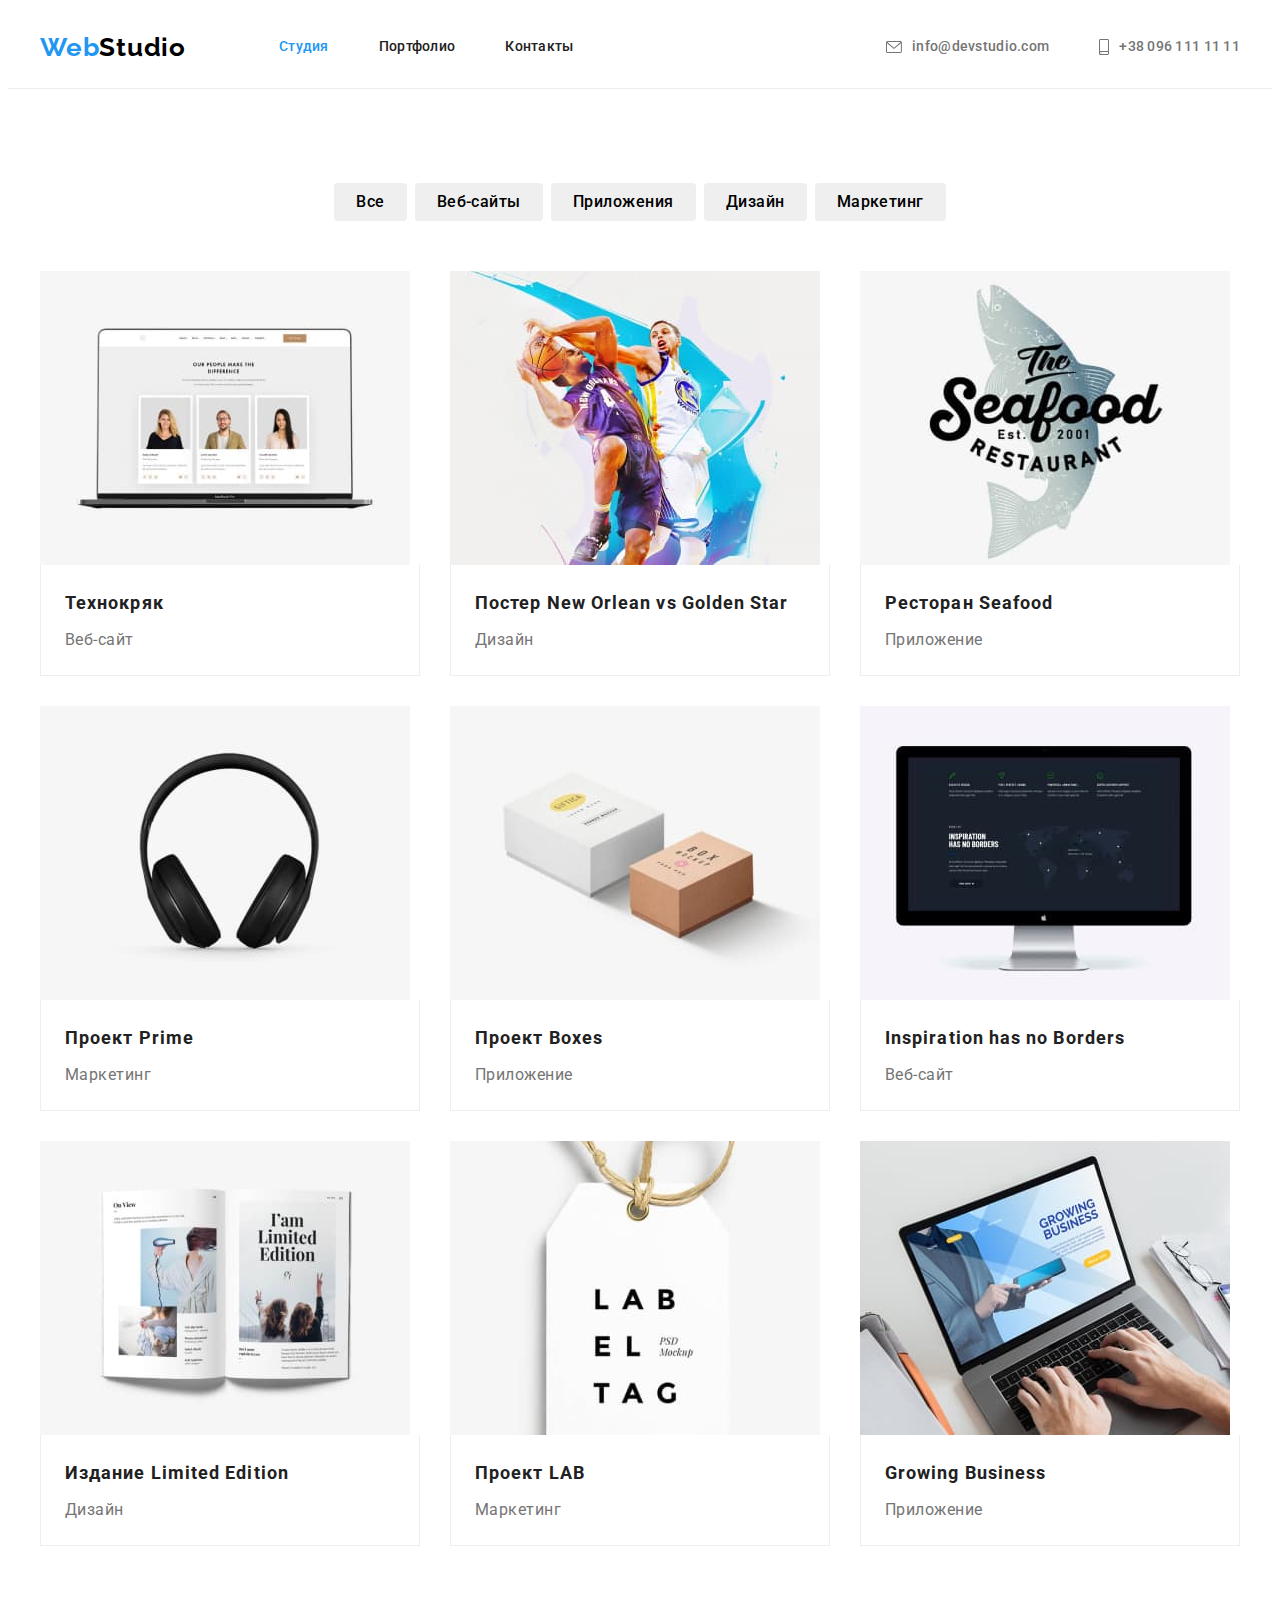
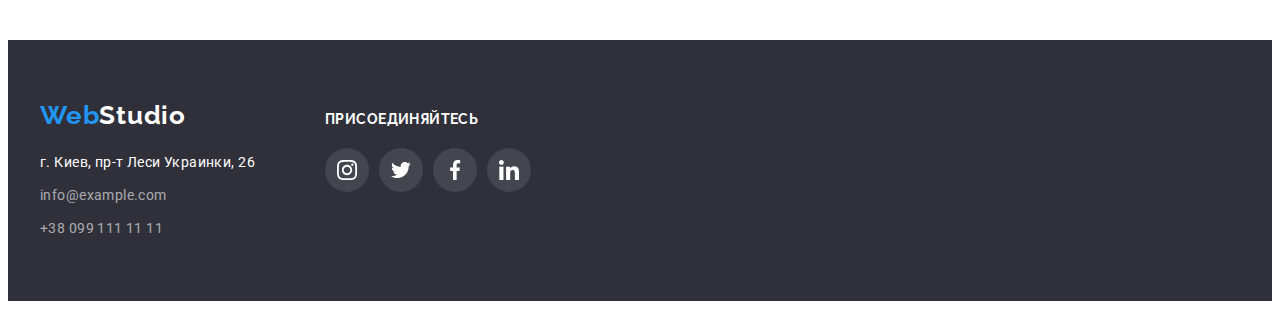
==== portfolio.html @ a52ab99b "Files for Rep #4" ====
<!DOCTYPE html>
<html lang="ru">

<head>
    <meta charset="UTF-8">
    <meta http-equiv="X-UA-Compatible" content="IE=edge">
    <meta name="viewport" content="width=device-width, initial-scale=1.0">
    <title>Portfolio</title>
    <link href="https://fonts.googleapis.com/css2?family=Raleway:wght@700&family=Roboto:wght@400;500;700;900&display=swap"
        rel="stylesheet">
    <link rel="stylesheet" href="https://cdnjs.cloudflare.com/ajax/libs/modern-normalize/1.1.0/modern-normalize.min.css"
        integrity="sha512-wpPYUAdjBVSE4KJnH1VR1HeZfpl1ub8YT/NKx4PuQ5NmX2tKuGu6U/JRp5y+Y8XG2tV+wKQpNHVUX03MfMFn9Q=="
        crossorigin="anonymous" referrerpolicy="no-referrer" />
    <link rel="stylesheet" href="./css/styles.css">
</head>

<body>

    <!-- Header -->

    <header class="page-header">
        <div class="container page-header-container">
            <nav class="navigation">
                <a class="logo-page-header link" href="./index.html" title="WebStudio">Web<span
                        class="logo-theme-light">Studio</span></a>
                <ul class="menu list">
                    <li class="menu-item"><a class="menu-link link-current link" href="./index.html"
                            title="Студия">Студия</a>
                    </li>
                    <li class="menu-item"><a class="menu-link link" href="./portfolio.html" title="Портфолио">Портфолио</a>
                    </li>
                    <li class="menu-item"><a class="menu-link link" href="" title="Контакты">Контакты</a></li>
                </ul>
            </nav>
    
            <ul class="list page-header-list">
                <li class="menu-item"><a class="page-header-email link" href="mailto:info@devstudio.com">
                        <svg class="email-icon">
                            <use href="./images/sprite.svg#icon-envelope"></use>
                        </svg>info@devstudio.com</a>
                </li>
                <li class="menu-item"><a class="page-header-phone-number link" href="tel:+380961111111">
                        <svg class="phone-icon">
                            <use href="./images/sprite.svg#icon-smartphone"></use>
                        </svg>+38 096 111 11 11</a>
                </li>
            </ul>
        </div>
    </header>

    <main>

        <!-- Our projects -->

        <section class="section">
            <div class="container">
                <h1 class="visually-hidden">Фильтр проектов</h1>
                <ul class="section-filter-list list">
                    <li class="section-filter-item"><button class="section-filter-button" type="button">Все</button></li>
                    <li class="section-filter-item"><button class="section-filter-button" type="button">Веб-сайты</button></li>
                    <li class="section-filter-item"><button class="section-filter-button" type="button">Приложения</button></li>
                    <li class="section-filter-item"><button class="section-filter-button" type="button">Дизайн</button></li>
                    <li class="section-filter-item"><button class="section-filter-button" type="button">Маркетинг</button></li>
                </ul>
                
                <ul class="our-projects list">
                    <li class="our-projects-item">
                        <a href="" class="our-projects-card link">
                            <img class="our-projects-img" src="./images/2-our-projects/img-project-1.jpg"
                                alt="Наши члены команды" width="370" height="294">
                            <div class="our-project-description">
                                <h2 class="project-name">Технокряк</h2>
                                <p class="project-type">Веб-сайт</p>
                            </div>
                        </a>
                    </li>                    
                    <li class="our-projects-item">
                        <a href="" class="our-projects-card link">
                            <img class="our-projects-img" src="./images/2-our-projects/img-project-2.jpg"
                                alt="Постер" width="370" height="294">
                            <div class="our-project-description">
                                <h2 class="project-name">Постер <span lang="en">New Orlean vs Golden Star</span></h2>
                                <p class="project-type">Дизайн</p>
                            </div>
                        </a>
                    </li>
                    <li class="our-projects-item">
                        <a href="" class="our-projects-card link">
                            <img class="our-projects-img" src="./images/2-our-projects/img-project-3.jpg"
                                alt="Ресторан" width="370" height="294">
                            <div class="our-project-description">
                                <h2 class="project-name">Ресторан <span lang="en">Seafood</span></h2>
                                <p class="project-type">Приложение</p>
                            </div>
                        </a>
                    </li>
                    <li class="our-projects-item">
                        <a href="" class="our-projects-card link">
                            <img class="our-projects-img" src="./images/2-our-projects/img-project-4.jpg"
                                alt="Наушники" width="370" height="294">
                            <div class="our-project-description">
                                <h2 class="project-name">Проект <span lang="en">Prime</span></h2>
                                <p class="project-type">Маркетинг</p>
                            </div>
                        </a>
                    </li>
                    <li class="our-projects-item">
                        <a href="" class="our-projects-card link">
                            <img class="our-projects-img" src="./images/2-our-projects/img-project-5.jpg"
                                alt="Коробки" width="370" height="294">
                            <div class="our-project-description">
                                <h2 class="project-name">Проект <span lang="en">Boxes</span></h2>
                                <p class="project-type">Приложение</p>
                            </div>
                        </a>    
                    </li>
                    <li class="our-projects-item">
                        <a href="" class="our-projects-card link">
                            <img class="our-projects-img" src="./images/2-our-projects/img-project-6.jpg"
                                alt="Монитор" width="370" height="294">
                            <div class="our-project-description">
                                <h2 class="project-name" lang="en">Inspiration has no Borders</h2>
                                <p class="project-type">Веб-сайт</p>
                            </div>
                        </a>
                    </li>
                    <li class="our-projects-item">
                        <a href="" class="our-projects-card link">
                            <img class="our-projects-img" src="./images/2-our-projects/img-project-7.jpg"
                                alt="Книга" width="370" height="294">
                            <div class="our-project-description">
                                <h2 class="project-name">Издание <span lang="en">Limited Edition</span></h2>
                                <p class="project-type">Дизайн</p>
                            </div>
                        </a>
                    </li>
                    <li class="our-projects-item">
                        <a href="" class="our-projects-card link">
                            <img class="our-projects-img" src="./images/2-our-projects/img-project-8.jpg"
                                alt="Лейбл" width="370" height="294">
                            <div class="our-project-description">
                                <h2 class="project-name">Проект <span lang="en">LAB</span></h2>
                                <p class="project-type">Маркетинг</p>
                            </div>
                        </a>
                    </li>
                    <li class="our-projects-item">
                        <a href="" class="our-projects-card link">
                            <img class="our-projects-img" src="./images/2-our-projects/img-project-9.jpg"
                                alt="Ноутбук" width="370" height="294">
                            <div class="our-project-description">
                                <h2 class="project-name" lang="en">Growing Business</h2>
                                <p class="project-type">Приложение</p>
                            </div>
                        </a>
                    </li>
                </ul>
            </div>           
        </section>
    </main>

        <!-- Footer -->

    <footer class="footer">
        <div class="footer-container">
            <div class="footer-left">
                <a class="logo-footer link" href="./index.html" title="WebStudio">Web<span class="logo-theme-dark">Studio</span></a>
                <address class="address-footer">
                    <ul class="address-footer-list list">
                        <li class="address-footer-item"><a class="address-footer-item-link address-map link"
                                href="https://goo.gl/maps/jzeL1Wrc32j8jV9C7">г. Киев, пр-т Леси Украинки, 26</a></li>
                        <li class="address-footer-item"><a class="address-footer-item-link address-email link"
                                href="mailto:info@example.com">info@example.com</a></li>
                        <li class="address-footer-item"><a class="address-footer-item-link address-phone-number link"
                                href="tel:+380991111111">+38 099 111 11 11</a></li>
                    </ul>
                </address>
            </div>
            <div class="footer-social-link">
                <h3 class="footer-social-link-title">присоединяйтесь</h3>
                <ul class="footer-social-list list">
                    <li class="footer-social-list-item">
                        <a href="" class="footer-social-list-link">
                            <svg class="footer-social-list-icon" width="20" height="20">
                                <use href="./images/sprite.svg#icon-instagram"></use>
                            </svg>
                        </a>
                    </li>
                    <li class="footer-social-list-item">
                        <a href="" class="footer-social-list-link">
                            <svg class="footer-social-list-icon" width="20" height="20">
                                <use href="./images/sprite.svg#icon-twitter"></use>
                            </svg>
                        </a>
                    </li>
                    <li class="footer-social-list-item">
                        <a href="" class="footer-social-list-link">
                            <svg class="footer-social-list-icon" width="20" height="20">
                                <use href="./images/sprite.svg#icon-facebook"></use>
                            </svg>
                        </a>
                    </li>
                    <li class="footer-social-list-item">
                        <a href="" class="footer-social-list-link">
                            <svg class="footer-social-list-icon" width="20" height="20">
                                <use href="./images/sprite.svg#icon-linkedin"></use>
                            </svg>
                        </a>
                    </li>
                </ul>
            </div>
        </div>
    </footer>

</body>
</html>
---- css/styles.css ----
:root {
    --main-color: #212121;
    --accent-color: #2196F3;
    --second-color: #757575;
    --third-color: #ffffff;
    --fourth-color: rgba(255, 255, 255, .6);
    --icon-color: #AFB1B8;
    --background-accent-color: #2196F3;
    --background-second-color: #188CE8;
    --background-third-color: #2F303A;
    --background-fourth-color: #C4C4C4;
}

/* ===== СБРОС ЗНАЧЕНИЯ БРАУЗЕРОВ ПО УМОЛЧАНИЮ =====*/

h1,
h2,
h3,
p {
    margin-top: 0;
    margin-bottom: 0;
}

ul,
ol {
    margin-top: 0;
    margin-bottom: 0;
    padding-left: 0;
}

img {
    display: block;
    max-width: 100%;
    height: auto;
}

.list {
    list-style: none;
}

.link {
    text-decoration: none;
}

body {
    font-family: 'Roboto', sans-serif;
    color: var(--main-color);
}

/* ===== /СБРОС ЗНАЧЕНИЯ БРАУЗЕРОВ ПО УМОЛЧАНИЮ =====*/

/* ===== ОБЩЕЕ =====*/

.container {
    width: 1200px;
    margin-left: auto;
    margin-right: auto;
    padding-left: 15px;
    padding-right: 15px;
}

.section {
    padding-top: 94px;
    padding-bottom: 94px;
}

/* ===== /ОБЩЕЕ =====*/

/* ========== LOGO ========== */

.logo-page-header {
    display: block;
    margin-right: 93px;
    padding-top: 24px;
    padding-bottom: 25px;
    
    font-family: 'Raleway', sans-serif;
    font-weight: 700;
    font-size: 26px;
    line-height: 1.19;
    letter-spacing: 0.03em;
    color: var(--accent-color);
    
}

.logo-theme-light {
    color: #000000;
}

.logo-theme-dark {
    color: #FFFFFF;
}

/* ========== /LOGO ========== */

/* ========== HEADER ========== */

.page-header {
    border-bottom: 1px solid #ECECEC;
}

.page-header-container {
    display: flex;
    align-items: center;
    justify-content: space-between;
}

.navigation {
    display: flex;
    align-items: center;
}

.menu {
    display: flex;
    align-items: center;
}

.page-header-list {
    display: flex;
    align-items: center;
}

.page-header-item:not(:last-child) {
    margin-right: 50px;
}

.menu-item:not(:last-child) {
    margin-right: 50px;
}

.menu-link {
    display: block;
    padding-top: 24px;
    padding-bottom: 25px;

    color: #212121;
    font-weight: 500;
    font-size: 14px;
    line-height: 1.14;
    letter-spacing: 0.02em;
}

.menu-link:hover,
.menu-link:focus {
    color: var(--accent-color);
}

.link-current {
    color: var(--accent-color);
}

.page-header-email {
    display: flex;
    align-items: center;
    padding-top: 24px;
    padding-bottom: 25px;

    font-weight: 500;
    font-size: 14px;
    line-height: 1.14;
    letter-spacing: 0.02em;
    color: var(--second-color);
}

.email-icon {
    width: 16px;
    height: 12px;
    margin-right: 10px;
    fill: currentColor;
}

.phone-icon {
    width: 10px;
    height: 16px;
    margin-right: 10px;
    fill: currentColor;
}

.page-header-email:hover .email-icon,
.page-header-email:focus .email-icon {
    fill: var(--accent-color);
}

.page-header-email:hover,
.page-header-email:focus {
    color: var(--accent-color);
}

.page-header-phone-number {
    display: flex;
    align-items: center;
    padding-top: 24px;
    padding-bottom: 25px;

    font-weight: 500;
    font-size: 14px;
    line-height: 1.14;
    letter-spacing: 0.02em;
    color: var(--second-color);  
}

.page-header-phone-number:hover .phone-icon,
.page-header-phone-number:focus .phone-icon{
    fill: var(--accent-color);
}

.page-header-phone-number:hover,
.page-header-phone-number:focus {
    color: var(--accent-color);
}

/* ========== /HEADER ========== */

/* ========== HERO ========== */

.hero {
    text-align: center;
    padding-top: 200px;
    padding-bottom: 200px;
    margin-left: auto;
    margin-right: auto;
    max-width: 1600px;

    background-image: linear-gradient(rgba(47, 48, 58, 0.4), rgba(47, 48, 58, 0.4)), url("../images/1-hero/hero-bg.jpg");
    background-color: var(--background-fourth-color);
    background-size: cover;

}

.hero-title {
    margin-bottom: 30px;

    font-weight: 900;
    font-size: 44px;
    line-height: 1.36;    
    letter-spacing: 0.06em;
    text-transform: uppercase;
    color: #FFFFFF;
}

.hero-title-part {
    display: block;
}

.hero-btn {
    min-width: 200px;
    padding: 10px 32px;

    font-family: inherit;
    font-weight: 700;
    font-size: 16px;
    line-height: 1.88;
    letter-spacing: 0.06em;
    cursor: pointer;
    color: var(--third-color);
    background: var(--background-accent-color);
    box-shadow: 0px 4px 4px rgba(0, 0, 0, 0.15);
    border: 0px;
    border-radius: 4px;   
}

.hero-btn:hover,
.hero-btn:focus {
    background: var(--background-second-color);
    box-shadow: 0px 4px 4px rgba(0, 0, 0, 0.15);
    border-radius: 4px;
}

/* ========== /HERO ========== */

/* ========== ADVANTAGES ========== */

.advantages-list {
    display: flex;
    flex-wrap: wrap;
}

.visually-hidden {
    position: absolute;
    width: 1px;
    height: 1px;
    margin: -1px;
    border: 0;
    padding: 0;
    white-space: nowrap;
    clip-path: inset(100%);
    clip: rect(0 0 0 0);
    overflow: hidden;
}

.advantages-item {
    flex-basis: calc((100% - 90px) / 4);
}

.advantages-item:not(:nth-child(4n)) {
    margin-right: 30px;
}

.advantages-img {
    display: flex;
    justify-content: center;
    align-items: center;

    margin-bottom: 30px;
    width: 270px;
    height: 120px;
    background: #F5F4FA;
    border-radius: 4px;
}

.advantages-icon {
    width: 70px;
    height: 70px;
    fill: var(--main-color);
}

.advantages-item-name {
    margin-bottom: 10px;

    font-weight: 700;
    font-size: 14px;
    line-height: 1.14;
    letter-spacing: 0.03em;
    text-transform: uppercase;   
}

.advantages-descr {
    font-size: 14px;
    line-height: 1.71;
    letter-spacing: 0.03em;
    color: var(--second-color);
}

/* ========== /ADVANTAGES ========== */

/* ========== DOINGS ========== */

.doings {
    padding-top: 0px;
}

.doings-title {
    margin-bottom: 50px;

    font-weight: 700;
    font-size: 36px;
    line-height: 1.17;
    text-align: center;
    letter-spacing: 0.03em;   
}

.doings-list {
    display: flex;
    justify-content: space-between;
}

.doings-item:not(:nth-child(3n)) {
    margin-right: 30px;
}

/* ========== /DOINGS ========== */

/* ========== OUR TEAM ========== */

.our-team {
    background-color: #F5F4FA;
}

.our-team-title {
    margin-bottom: 50px;    
    
    font-weight: 700;
    font-size: 36px;
    line-height: 1.17;
    text-align: center;
    letter-spacing: 0.03em;
}

.our-team-list {
    display: flex;
    flex-wrap: wrap;
    
}

.our-team-item {
    flex-basis: calc((100% - 90px) / 4);

    background: var(--third-color);
    box-shadow: 0px 1px 3px rgba(0, 0, 0, 0.12), 0px 1px 1px rgba(0, 0, 0, 0.14), 0px 2px 1px rgba(0, 0, 0, 0.2);
    border-radius: 0px 0px 4px 4px;
}

.our-team-item:not(:nth-child(4n+4)) {
    margin-right: 30px;
}

.our-team-description {
    padding-top: 30px;
    padding-bottom: 30px;
}

.our-team-name {
    margin-bottom: 10px;

    font-weight: 500;
    font-size: 16px;
    line-height: 1.19;
    text-align: center;
    letter-spacing: 0.03em;
}

.our-team-prof {
    margin-bottom: 16px;

    font-size: 16px;
    line-height: 1.19;
    text-align: center;
    letter-spacing: 0.03em;
    color: var(--second-color);
}

.social-list {
    display: flex;
    justify-content: center;
}

.social-list-icon {
    fill: var(--icon-color);
}

.social-list-item:not(:last-child) {
    margin-right: 10px;
}

.social-list-link {
    display: flex;
    justify-content: center;
    align-items: center;

    width: 44px;
    height: 44px;
    border-radius: 50%;
    background-color: transparent;
}

.social-list-link:hover,
.social-list-link:focus {
    background-color: var(--accent-color);
}

.social-list-link:hover .social-list-icon,
.social-list-link:focus .social-list-icon {
    fill: var(--third-color);
}

/* ========== /OUR TEAM ========== */

/* ========== CLIENTS ========== */

.clients-title {
    margin-bottom: 50px;

    font-weight: 700;
    font-size: 36px;
    line-height: 42px;
    text-align: center;
    letter-spacing: 0.03em;
}

.clients-list {
    display: flex;
}

.clients-list-link {
    display: flex;
    justify-content: center;
    align-items: center;

    width: 170px;
    height: 92px;
    border: 1px solid var(--icon-color);
    border-radius: 4px;
    color: var(--icon-color);
}

.clients-item:not(:last-child) {
    margin-right: 30px;
}

.clients-list-icon {
    padding: 16px 32px;

    width: 100%;
    height: 100%;
    fill: currentColor;
}

.clients-list-link:hover {
    border: 1px solid var(--accent-color);
}

.clients-list-link:hover .clients-list-icon {
    fill: var(--accent-color);
}

/* ========== /CLIENTS ========== */


/* ========== portfolio.html SECTION OUR PROJECTS ========== */

.section-filter-list {
    display: flex;
    justify-content: center;
    align-items: flex-start;
    margin-bottom: 50px;
}

.section-filter-item:not(:nth-child(5n)) {
    margin-right: 8px;
}

.section-filter-button {
    padding: 6px 22px;

    font-family: inherit;
    font-weight: 500;
    font-size: 16px;
    line-height: 1.63;
    text-align: center;
    letter-spacing: 0.03em;
    cursor: pointer;
    border: 0px;
    border-radius: 4px;
}

.section-filter-button:hover,
.section-filter-button:focus {
    background-color: var(--accent-color);
    color: var(--third-color);
    box-shadow: 0px 3px 1px rgba(0, 0, 0, 0.1), 0px 1px 2px rgba(0, 0, 0, 0.08), 0px 2px 2px rgba(0, 0, 0, 0.12);
    border-radius: 4px;
}

.our-projects {
    display: flex;
    flex-wrap: wrap;
}

.our-projects-item {
    flex-basis: calc((100% - 60px) / 3);
    margin-bottom: 30px;
}

.our-projects-card {
    display: block;
}

.our-projects-card:hover,
.our-projects-card:focus {
    background: #FFFFFF;
    border: 1px solid #EEEEEE;
    box-shadow: 0px 4px 4px rgba(0, 0, 0, 0.25), 0px 4px 4px rgba(0, 0, 0, 0.25), 0px 4px 4px rgba(0, 0, 0, 0.25), 0px 4px 4px rgba(0, 0, 0, 0.06), 1px 4px 6px rgba(0, 0, 0, 0.16);
}

.our-projects-item:not(:nth-child(3n)) {
    margin-right: 30px;
}

.our-projects-item:nth-last-child(-n + 3) {
    margin-bottom: 0px;
}

.our-project-description {
    padding: 20px 24px;

    border-right: 1px solid #EEEEEE;;
    border-bottom: 1px solid #EEEEEE;;
    border-left: 1px solid #EEEEEE;;
}

.project-name {
    margin-bottom: 4px;
   
    font-weight: 700;
    font-size: 18px;
    line-height: 2;
    letter-spacing: 0.06em;
    color: var(--main-color);
}

.project-type {
    font-size: 16px;
    line-height: 1.88;
    letter-spacing: 0.03em;
    color: var(--second-color);
}

/* ========== /portfolio.html SECTION OUR PROJECTS ========== */

/* ========== FOOTER ========== */

.footer {
    display: flex;
    margin-left: auto;
    margin-right: auto;
    padding-top: 60px;
    padding-bottom: 60px;

    background-color: var(--background-third-color);
}

.footer-container {
    display: flex;
    align-items: baseline;
    margin-left: auto;
    margin-right: auto;
    width: 1200px;
}

.footer-left {
    margin-right: 70px;
}

.logo-footer {
    display: block;

    font-family: 'Raleway', sans-serif;
    font-weight: 700;
    font-size: 26px;
    line-height: 1.19;
    letter-spacing: 0.03em;
    color: var(--accent-color);
}

.address-map {
    color: var(--third-color);
}

.address-email,
.address-phone-number {
    color: var(--fourth-color);
}

.address-footer {
    margin-top: 20px;   
}

.address-footer-item:not(:last-child) {
    margin-bottom: 9px;
}

.address-footer-item-link {
    font-family: 'Roboto', sans-serif;
    font-style: normal;
    font-size: 14px;
    line-height: 1.71;
    letter-spacing: 0.03em;
}

.address-footer-item-link:hover,
.address-footer-item-link:focus {
    color: var(--accent-color);
}

.footer-social-link-title {
    margin-bottom: 20px;

    font-family: 'Raleway', sans-serif;
    font-weight: 700;
    font-size: 14px;
    line-height: 1.14;
    letter-spacing: 0.03em;
    text-transform: uppercase;
    color: var(--third-color);
}

.footer-social-list {
    display: flex;
    align-items: center;
}

.footer-social-list-item:not(:last-child) {
    margin-right: 10px;
}

.footer-social-list-link {
    display: flex;
    justify-content: center;
    align-items: center;

    width: 44px;
    height: 44px;
    border-radius: 50%;
    background-color: #44454E;
}

.footer-social-list-link:hover,
.footer-social-list-link:focus {
    background-color: var(--accent-color);
}

.social-list-item:not(:last-child) {
    margin-right: 10px;
}

.footer-social-list-icon {
    fill: var(--third-color);
}

/* ========== /FOOTER ========== */
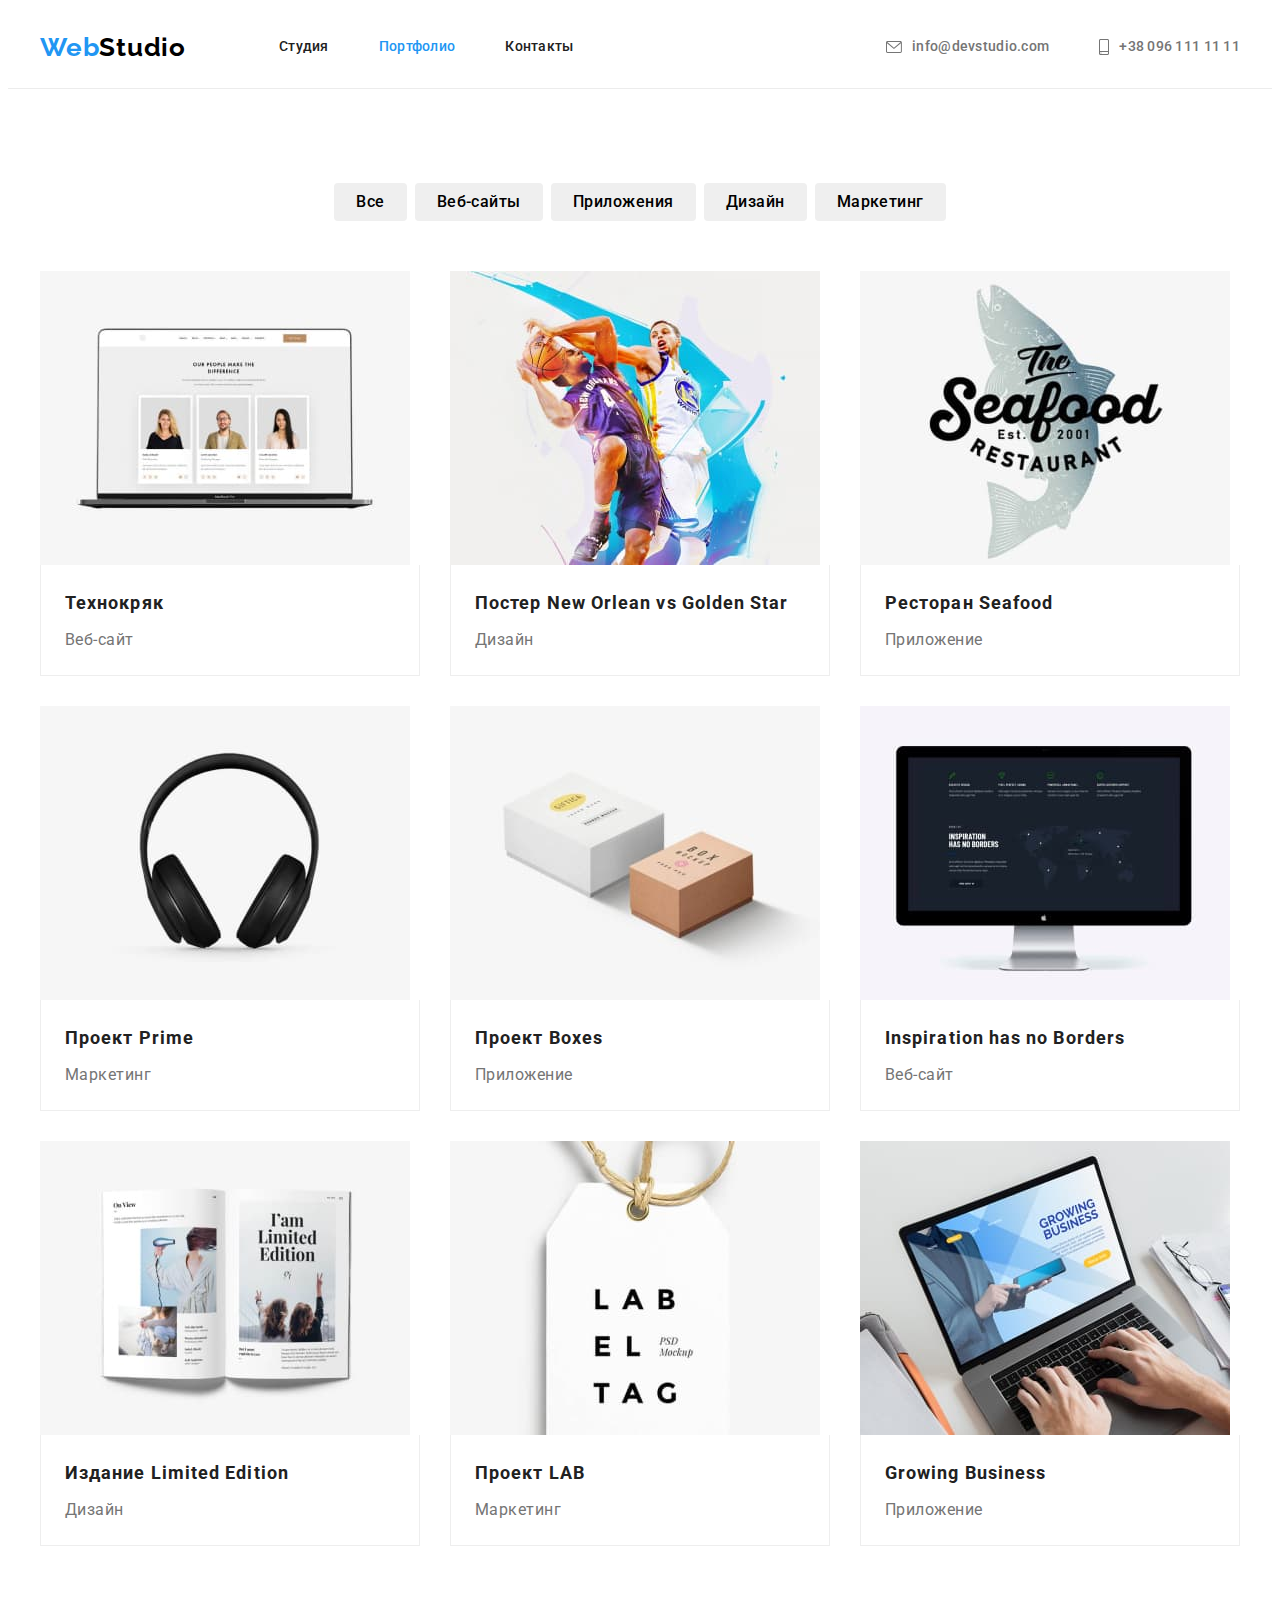
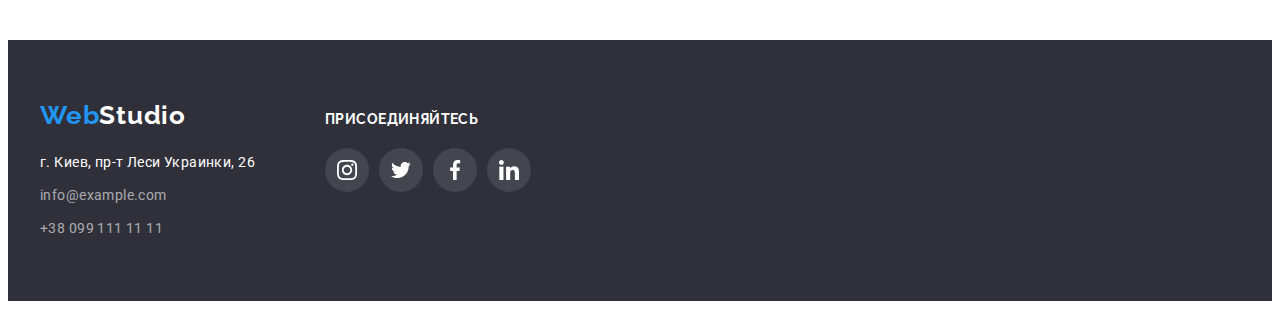
==== commit 09a9a7d1: "На проверку ментору" ====
--- a/portfolio.html
+++ b/portfolio.html
@@ -24,10 +24,10 @@
                 <a class="logo-page-header link" href="./index.html" title="WebStudio">Web<span
                         class="logo-theme-light">Studio</span></a>
                 <ul class="menu list">
-                    <li class="menu-item"><a class="menu-link link-current link" href="./index.html"
+                    <li class="menu-item"><a class="menu-link link" href="./index.html"
                             title="Студия">Студия</a>
                     </li>
-                    <li class="menu-item"><a class="menu-link link" href="./portfolio.html" title="Портфолио">Портфолио</a>
+                    <li class="menu-item"><a class="menu-link link-current link" href="./portfolio.html" title="Портфолио">Портфолио</a>
                     </li>
                     <li class="menu-item"><a class="menu-link link" href="" title="Контакты">Контакты</a></li>
                 </ul>
